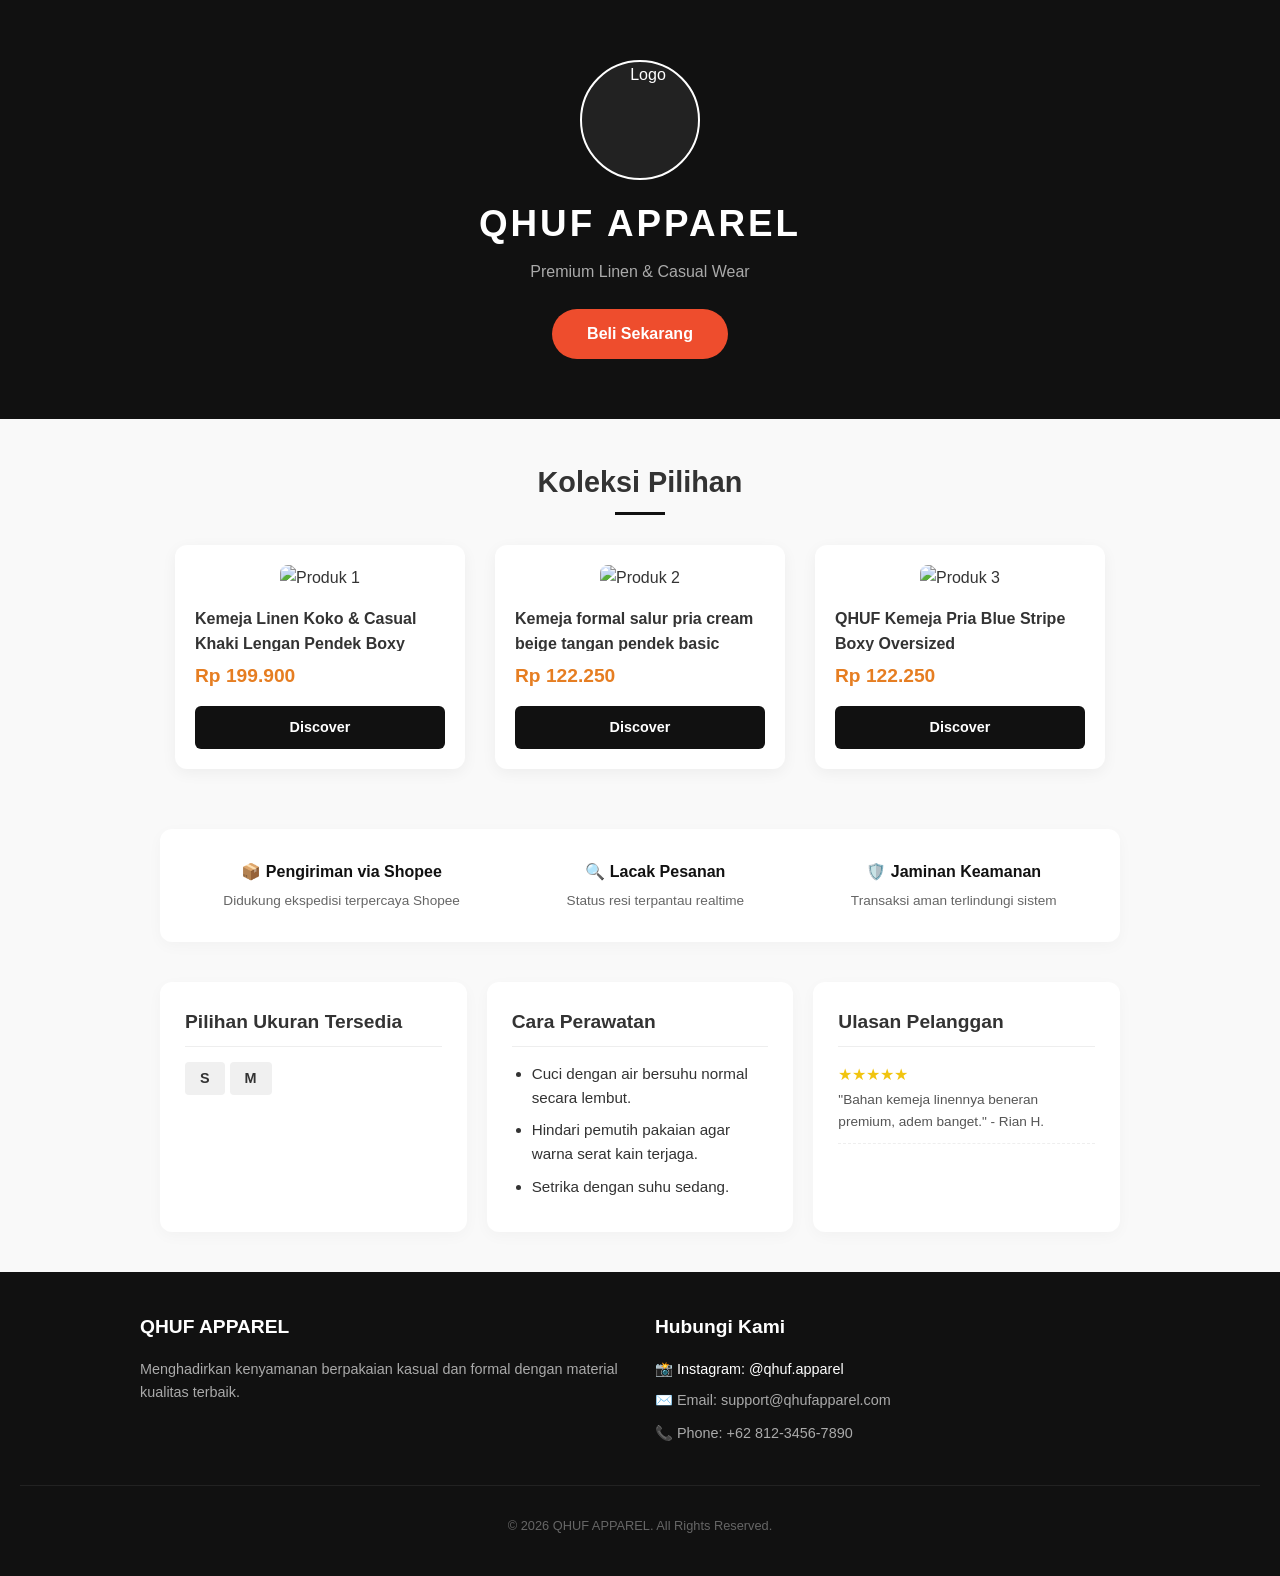
==== index.html @ 6b4d76dc "Add about and contact modals to index.html" ====
<!DOCTYPE html>
<html lang="id">
<head>
    <link rel="stylesheet" href="style.css">
    <meta charset="UTF-8">
    <meta name="viewport" content="width=device-width, initial-scale=1.0">
    <title>QHUF APPAREL - Official Store</title>
    <style>
        * { box-sizing: border-box; margin: 0; padding: 0; }
        body { font-family: 'Segoe UI', Arial, sans-serif; background-color: #f9f9f9; color: #333; line-height: 1.6; text-align: center; }
        header { background-color: #111; color: white; padding: 60px 20px; }
        .logo-placeholder { width: 120px; height: 120px; background-color: #222; border: 2px solid #fff; border-radius: 50%; margin: 0 auto 15px; display: flex; align-items: center; justify-content: center; overflow: hidden; }
        .logo-placeholder img { width: 100%; height: 100%; object-fit: cover; }
        header h1 { font-size: 2.3rem; letter-spacing: 3px; margin-bottom: 5px; }
        header p { color: #aaa; font-size: 1rem; margin-bottom: 25px; }
        .btn-shopee { background-color: #ee4d2d; color: white; border: none; padding: 12px 35px; font-size: 1rem; border-radius: 25px; cursor: pointer; text-decoration: none; display: inline-block; font-weight: bold; }
        .container { max-width: 1000px; margin: 40px auto; padding: 0 20px; }
        h2 { font-size: 1.8rem; margin-bottom: 30px; position: relative; padding-bottom: 10px; }
        h2::after { content: ''; width: 50px; height: 3px; background: #111; position: absolute; bottom: 0; left: 50%; transform: translateX(-50%); }
        .product-grid { display: flex; flex-wrap: wrap; justify-content: center; gap: 30px; margin-bottom: 60px; }
        .product-card { background: white; border-radius: 12px; padding: 20px; width: 290px; box-shadow: 0 4px 15px rgba(0,0,0,0.05); }
        .product-card img { width: 100%; height: 300px; object-fit: cover; border-radius: 8px; margin-bottom: 15px; }
        .product-card h3 { font-size: 1rem; height: 45px; overflow: hidden; margin-bottom: 10px; text-align: left; }
        .price { font-size: 1.2rem; color: #e67e22; font-weight: bold; margin-bottom: 15px; text-align: left; }
        .btn-discover { background-color: #111; color: white; border: none; padding: 10px 0; font-size: 0.9rem; border-radius: 6px; cursor: pointer; display: block; text-align: center; text-decoration: none; width: 100%; font-weight: bold; }
        .info-grid { display: flex; flex-wrap: wrap; gap: 20px; margin-bottom: 5px; text-align: left; }
        .info-box { flex: 1; min-width: 280px; background: white; padding: 25px; border-radius: 12px; box-shadow: 0 4px 15px rgba(0,0,0,0.03); }
        .info-box h3 { margin-bottom: 15px; font-size: 1.2rem; border-bottom: 1px solid #eee; padding-bottom: 8px; }
        .size-badge { display: inline-block; background: #f0f0f0; padding: 5px 15px; border-radius: 4px; font-weight: bold; margin-right: 5px; font-size: 0.9rem; }
        .review-item { margin-bottom: 15px; border-bottom: 1px dashed #eee; padding-bottom: 10px; }
        .stars { color: #f1c40f; margin-bottom: 2px; }
        .care-list { padding-left: 20px; }
        .care-list li { margin-bottom: 8px; font-size: 0.95rem; }
        .trust-section { background: #fff; padding: 30px 20px; border-radius: 12px; margin: 40px 0; box-shadow: 0 4px 15px rgba(0,0,0,0.03); display: flex; flex-wrap: wrap; justify-content: space-around; gap: 20px; }
        .trust-item h4 { font-size: 1rem; margin-bottom: 5px; color: #111; }
        .trust-item p { font-size: 0.85rem; color: #666; }
        footer { background: #111; color: white; padding: 40px 20px; text-align: left; }
        .footer-content { max-width: 1000px; margin: 0 auto; display: flex; flex-wrap: wrap; justify-content: space-between; gap: 30px; }
        .footer-section { flex: 1; min-width: 250px; }
        .footer-section h3 { font-size: 1.2rem; margin-bottom: 15px; }
        .footer-section p { font-size: 0.9rem; color: #aaa; margin-bottom: 10px; }
        .footer-section a { color: #fff; text-decoration: none; font-size: 0.9rem; display: block; margin-bottom: 8px; }
        .footer-bottom { text-align: center; padding-top: 30px; border-top: 1px solid #222; margin-top: 30px; font-size: 0.8rem; color: #666; }
    </style>
</head>
<body>

    <header>
        <div class="logo-placeholder">
            <img src="https://jpnegsanadsfubezkhor.supabase.co/storage/v1/object/public/product-images/header.jpg" alt="Logo">
        </div>
        <h1>QHUF APPAREL</h1>
        <p>Premium Linen & Casual Wear</p>
        <a href="https://shopee.co.id/qhuf_apparel" target="_blank" class="btn-shopee">Beli Sekarang</a>
    </header>

    <div class="container">
        <h2>Koleksi Pilihan</h2>
        <div class="product-grid">
            <div class="product-card">
                <img src="https://jpnegsanadsfubezkhor.supabase.co/storage/v1/object/public/product-images/produk1.jpg" alt="Produk 1">
                <h3>Kemeja Linen Koko & Casual Khaki Lengan Pendek Boxy Oversized</h3>
                <div class="price">Rp 199.900</div>
                <a href="produk1.html" class="btn-discover">Discover</a>
            </div>
            <div class="product-card">
                <img src="https://jpnegsanadsfubezkhor.supabase.co/storage/v1/object/public/product-images/produk2.jpg" alt="Produk 2">
                <h3>Kemeja formal salur pria cream
‎beige tangan pendek basic exclusive</h3>
                <div class="price">Rp 122.250</div>
                <a href="produk2.html" class="btn-discover">Discover</a>
            </div>
            <div class="product-card">
                <img src="https://jpnegsanadsfubezkhor.supabase.co/storage/v1/object/public/product-images/produk3.jpg" alt="Produk 3">
                <h3>QHUF Kemeja Pria Blue Stripe Boxy
Oversized</h3>
                <div class="price">Rp 122.250</div>
                <a href="produk3.html" class="btn-discover">Discover</a>
            </div>
        </div>

        <div class="trust-section">
            <div class="trust-item"><h4>📦 Pengiriman via Shopee</h4><p>Didukung ekspedisi terpercaya Shopee</p></div>
            <div class="trust-item"><h4>🔍 Lacak Pesanan</h4><p>Status resi terpantau realtime</p></div>
            <div class="trust-item"><h4>🛡️ Jaminan Keamanan</h4><p>Transaksi aman terlindungi sistem</p></div>
        </div>

        <div class="info-grid">
            <div class="info-box">
                <h3>Pilihan Ukuran Tersedia</h3>
                <span class="size-badge">S</span><span class="size-badge">M</span>
            </div>
            <div class="info-box">
                <h3>Cara Perawatan</h3>
                <ul class="care-list">
                    <li>Cuci dengan air bersuhu normal secara lembut.</li>
                    <li>Hindari pemutih pakaian agar warna serat kain terjaga.</li>
                    <li>Setrika dengan suhu sedang.</li>
                </ul>
            </div>
            <div class="info-box">
                <h3>Ulasan Pelanggan</h3>
                <div class="review-item">
                    <div class="stars">★★★★★</div>
                    <p style="font-size: 0.85rem; color: #555;">"Bahan kemeja linennya beneran premium, adem banget." - Rian H.</p>
                </div>
            </div>
        </div>
    </div>

    <footer>
        <div class="footer-content">
            <div class="footer-section">
                <h3>QHUF APPAREL</h3>
                <p>Menghadirkan kenyamanan berpakaian kasual dan formal dengan material kualitas terbaik.</p>
            </div>
            <div class="footer-section">
                <h3>Hubungi Kami</h3>
                <a href="https://instagram.com/qhuf.apparel" target="_blank">📸 Instagram: @qhuf.apparel</a>
                <p>✉️ Email: support@qhufapparel.com</p>
                <p>📞 Phone: +62 812-3456-7890</p>
            </div>
        </div>
        <div class="footer-bottom">&copy; 2026 QHUF APPAREL. All Rights Reserved.</div>
    </footer>
    <!-- Pop-up Modal Sign Up QHUF APPAREL -->
<div id="signupModal" class="modal-overlay">
    <div class="modal-box">
        <h3>Join QHUF APPAREL</h3>
        <p>Silakan isi nama dan email kamu untuk melanjutkan pemesanan.</p>
        
        <input type="text" id="modalName" placeholder="Nama Lengkap" required>
        <input type="email" id="modalEmail" placeholder="Alamat Email" required>
        
        <div class="modal-buttons">
            <button id="btnCancel" class="btn-secondary">Batal</button>
            <button id="btnSubmit" class="btn-primary">Lanjutkan</button>
        </div>
    </div>
</div>
    <div id="aboutModal" class="modal-overlay">
        <div class="modal-box" style="text-align: left; max-height: 80vh; overflow-y: auto;">
            <button onclick="tutupAboutModal()" style="background: none; border: none; font-size: 14px; font-weight: bold; color: #777; cursor: pointer; padding: 0; margin-bottom: 15px; display: flex; align-items: center; gap: 5px;">⬅ Kembali ke Home</button>
            
            <h3 style="text-align: center; margin-bottom: 20px; border-bottom: 1px solid #eee; padding-bottom: 10px;">About QHUF APPAREL</h3>
            
            <div style="font-size: 14px; line-height: 1.6; color: #333; margin-bottom: 20px;">
                <h4 style="margin-bottom: 5px; color: #111;">*Esensi Brand*</h4>
                <p>Perjalanan kami dimulai dari pengamatan sederhana terhadap kebutuhan pria modern akan pakaian yang menyeimbangkan antara estetika dan fungsi. Kami percaya bahwa gaya tidak seharusnya mengorbankan kenyamanan. Oleh karena itu, kami menghadirkan koleksi kemeja dengan siluet boxy yang dirancang untuk memberikan kebebasan gerak, sekaligus menciptakan struktur yang kokoh dan tegas bagi penggunanya. Kami hadir untuk mereka yang menghargai keseimbangan antara penampilan yang rapi dan mobilitas harian yang dinamis.</p>
            </div>
            
            <div style="font-size: 14px; line-height: 1.6; color: #333; margin-bottom: 20px;">
                <h4 style="margin-bottom: 5px; color: #111;">*Filosofi Desain*</h4>
                <p>Potongan boxy oversized yang kami usung adalah identitas utama kami. Kami memilih desain ini karena kemampuannya dalam memberikan siluet yang modern tanpa terlihat berlebihan. Kemeja kami didesain untuk tampil sempurna saat dikenakan secara untucked (di luar celana), memberikan kesan santai namun tetap berwibawa di berbagai suasana baik untuk agenda formal, pertemuan kasual, maupun aktivitas harian. Kami tidak menciptakan pakaian yang mengejar tren sesaat, melainkan esensial harian yang memiliki karakter abadi.</p>
            </div>
            
            <div style="font-size: 14px; line-height: 1.6; color: #333; margin-bottom: 20px;">
                <h4 style="margin-bottom: 5px; color: #111;">*Standar Kualitas & Material*</h4>
                <p>Kualitas adalah standar yang tidak bisa ditawar. Kami menaruh perhatian mendalam pada setiap aspek produksi, mulai dari seleksi material hingga teknik konstruksi jahitan. Setiap kain yang kami gunakan telah melalui proses kurasi ketat untuk memastikan sirkulasi udara yang baik, tekstur yang nyaman di kulit, serta durabilitas yang teruji untuk penggunaan rutin. Kami memastikan bahwa setiap kemeja yang sampai ke tangan Anda memiliki standar jahitan yang presisi dan ketahanan bentuk yang terjaga meski telah melalui banyak siklus pencucian.</p>
            </div>
            
            <div style="font-size: 14px; line-height: 1.6; color: #333; margin-bottom: 25px;">
                <h4 style="margin-bottom: 5px; color: #111;">*Komitmen Kami*</h4>
                <p>Bagi kami, kemeja bukan sekadar pelengkap penampilan, melainkan investasi atas kenyamanan dan kepercayaan diri Anda. Kami berkomitmen untuk menghadirkan kualitas yang jujur dan desain yang relevan bagi Anda yang menghargai keunggulan dalam kesederhanaan. Fokus kami adalah menyediakan pakaian yang mampu menemani langkah Anda dengan konsisten, menjadikan kemeja kami sebagai bagian tak terpisahkan dari rotasi pakaian harian Anda untuk waktu yang lama.</p>
            </div>
            
            <button onclick="tutupAboutModal()" class="btn-primary" style="width: 100%;">Tutup</button>
        </div>
    </div>

    <div id="contactModal" class="modal-overlay">
        <div class="modal-box" style="text-align: left;">
            <button onclick="tutupContactModal()" style="background: none; border: none; font-size: 14px; font-weight: bold; color: #777; cursor: pointer; padding: 0; margin-bottom: 15px; display: flex; align-items: center; gap: 5px;">⬅ Kembali ke Home</button>
            
            <h3 style="text-align: center; margin-bottom: 10px;">*Hubungi Kami*</h3>
            <p style="font-size: 14px; line-height: 1.5; color: #555; margin-bottom: 20px; text-align: center;">
                Kami siap membantu Anda. Jika Anda memiliki pertanyaan seputar koleksi, panduan ukuran, atau bantuan terkait pesanan Anda di Shopee, jangan ragu untuk menghubungi tim kami melalui saluran resmi di bawah ini:
            </p>
            
            <div style="background: #f9f9f9; padding: 15px; border-radius: 8px; margin-bottom: 20px; font-size: 14px; line-height: 1.6;">
                <p style="margin-bottom: 12px;"><strong>📸 Instagram:</strong><br>
                <a href="https://instagram.com/qhuf.apparel" target="_blank" style="color: #111; text-decoration: underline; font-weight: bold;">@qhuf.apparel</a></p>
                
                <p style="margin-bottom: 12px;"><strong>🧡 Shopee Store:</strong><br>
                <a href="https://id.shp.ee/GUHtbHeR" target="_blank" style="color: #ee4d2d; text-decoration: underline; font-weight: bold;">QHUF APPAREL Official</a></p>
                
                <p style="margin-bottom: 12px;"><strong>💬 WhatsApp Chat:</strong><br>
                <a href="https://wa.me/62895701859050" target="_blank" style="color: #25d366; text-decoration: none; font-weight: bold;">+62 895-7018-59050</a></p>
                
                <p style="margin-bottom: 15px;"><strong>✉️ Email Support:</strong><br>
                <a href="mailto:Qhufapparel2026@gmail.com" style="color: #111; text-decoration: underline;">Qhufapparel2026@gmail.com</a></p>
                
                <div style="border-top: 1px solid #ddd; padding-top: 10px; font-size: 13px; color: #666;">
                    <p><strong>🕒 Jam Operasional:</strong><br>
                    Senin – Sabtu: 09.00 – 17.00 WIB</p>
                    <p style="margin-top: 5px; font-style: italic;">Pesanan di luar jam operasional akan kami respon pada hari kerja berikutnya.</p>
                </div>
            </div>
            
            <button onclick="tutupContactModal()" class="btn-primary" style="width: 100%;">Tutup</button>
        </div>
    </div>
</body>
</html>
---- style.css ----
/* Overlay Latar Belakang Gelap */
.modal-overlay {
    position: fixed;
    top: 0; left: 0; width: 100%; height: 100%;
    background: rgba(0, 0, 0, 0.6);
    backdrop-filter: blur(4px);
    display: flex; justify-content: center; align-items: center;
    z-index: 9999;
    opacity: 0; pointer-events: none;
    transition: all 0.3s ease;
}
/* Kotak Pop-up Nyala */
.modal-overlay.active {
    opacity: 1; pointer-events: auto;
}
.modal-box {
    background: #ffffff; color: #111111;
    padding: 24px; border-radius: 12px; width: 85%; max-width: 360px;
    box-shadow: 0 10px 25px rgba(0,0,0,0.2); text-align: center;
}
.modal-box h3 { margin-top: 0; font-weight: 700; letter-spacing: 1px; }
.modal-box p { font-size: 14px; color: #666; margin-bottom: 20px; }
/* Input Form */
.modal-box input {
    width: 100%; padding: 12px; margin-bottom: 12px;
    border: 1px solid #ccc; border-radius: 6px; box-sizing: border-box;
    font-size: 14px; outline: none;
}
.modal-box input:focus { border-color: #111; }
/* Tombol-tombol */
.modal-buttons { display: flex; gap: 10px; margin-top: 8px; }
.modal-buttons button {
    flex: 1; padding: 12px; border: none; border-radius: 6px;
    font-weight: 600; cursor: pointer; font-size: 14px;
}
.btn-primary { background: #111; color: #fff; }
.btn-secondary { background: #f0f0f0; color: #333; }
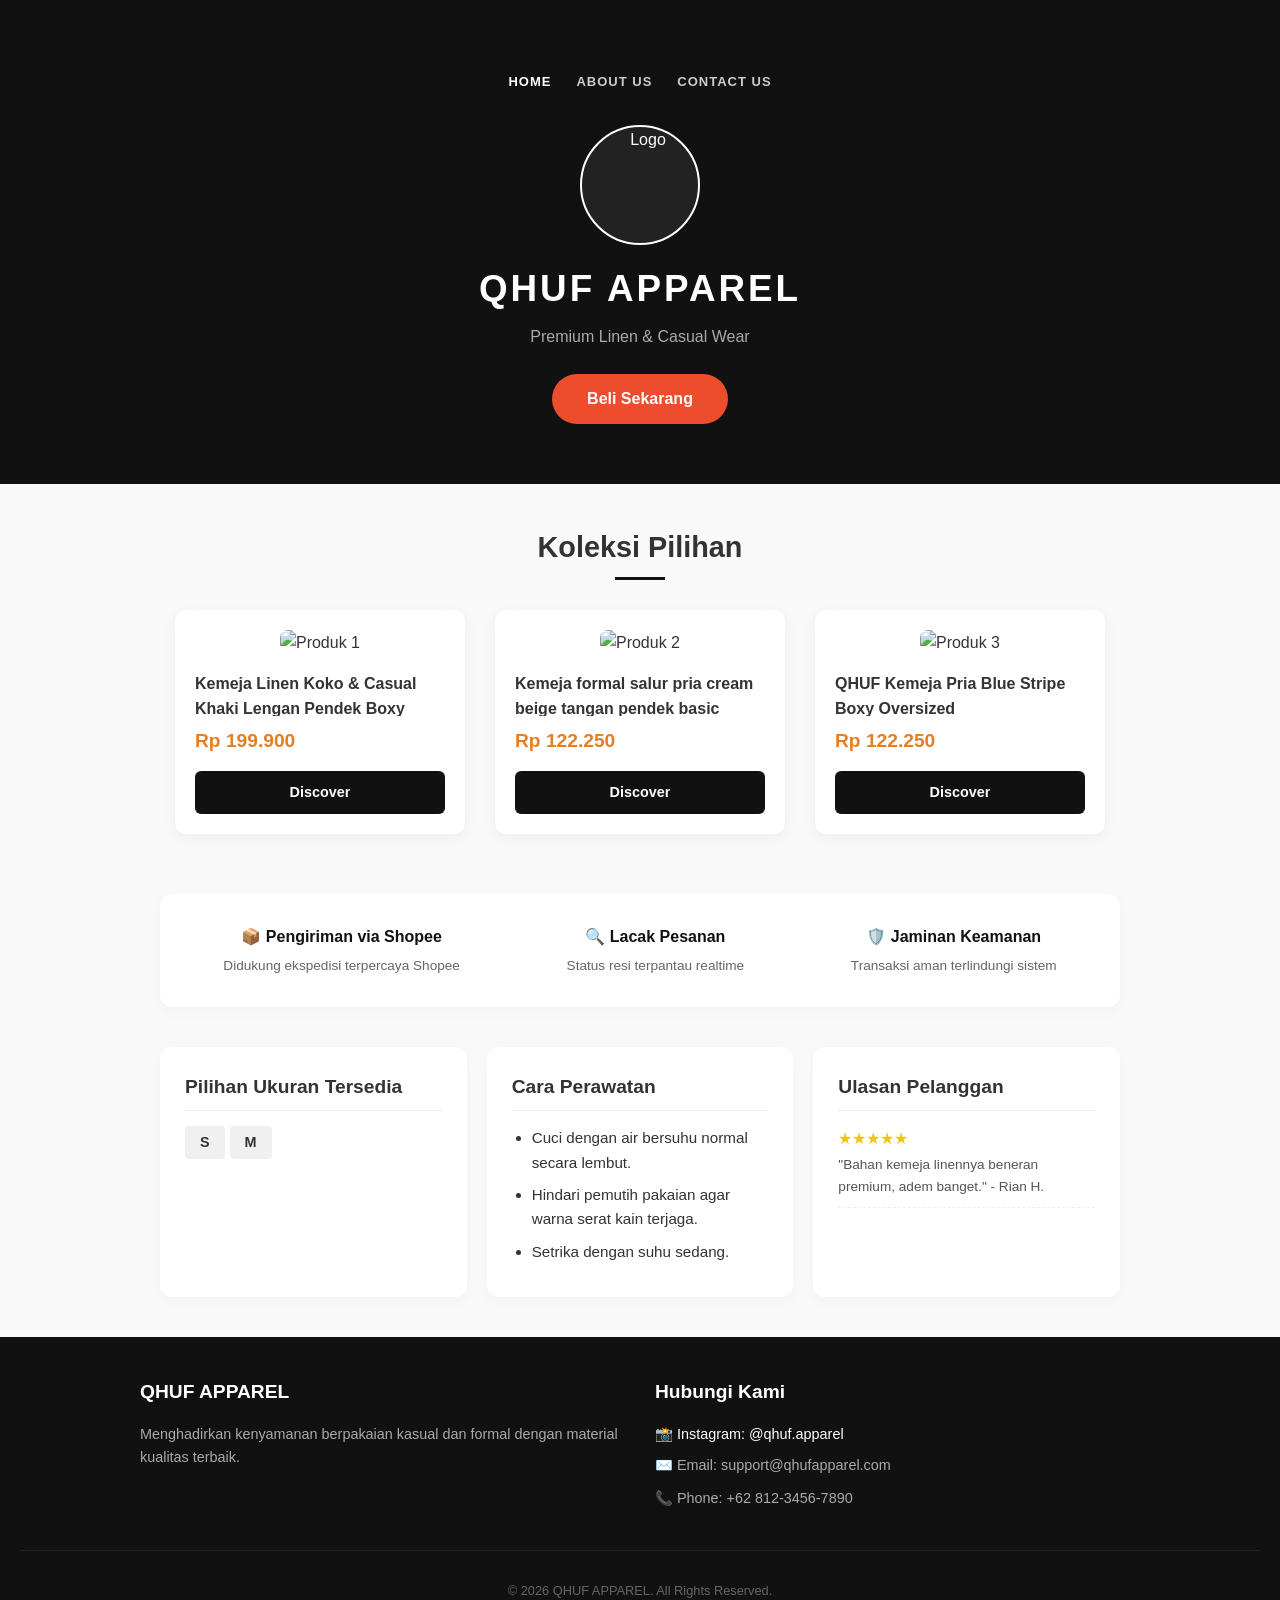
==== commit 948d3ad2: "Add navigation bar to index.html Added a navigation bar with links to Home, About Us, and Contact Us" ====
--- a/index.html
+++ b/index.html
@@ -46,12 +46,19 @@
 <body>
 
     <header>
+<!-- NAVIGATION BAR (SALIN KE BAGIAN PALING ATAS HEADER) -->
+<nav style="background-color: #111; width: 100%; padding: 12px 0; margin-bottom: 20px; display: flex; justify-content: center; gap: 25px;">
+    <a href="index.html" style="color: #fff; text-decoration: none; font-size: 13px; font-weight: bold; letter-spacing: 1px; text-transform: uppercase;">Home</a>
+    <a href="about.html" style="color: #ccc; text-decoration: none; font-size: 13px; font-weight: bold; letter-spacing: 1px; text-transform: uppercase; transition: 0.3s;" onmouseover="this.style.color='#fff'" onmouseout="this.style.color='#ccc'">About Us</a>
+    <a href="contact.html" style="color: #ccc; text-decoration: none; font-size: 13px; font-weight: bold; letter-spacing: 1px; text-transform: uppercase; transition: 0.3s;" onmouseover="this.style.color='#fff'" onmouseout="this.style.color='#ccc'">Contact Us</a>
+</nav>
+        
         <div class="logo-placeholder">
             <img src="https://jpnegsanadsfubezkhor.supabase.co/storage/v1/object/public/product-images/header.jpg" alt="Logo">
         </div>
         <h1>QHUF APPAREL</h1>
         <p>Premium Linen & Casual Wear</p>
-        <a href="https://shopee.co.id/qhuf_apparel" target="_blank" class="btn-shopee">Beli Sekarang</a>
+        <a href="https://id.shp.ee/GUHtbHeR" target="_blank" class="btn-shopee">Beli Sekarang</a>
     </header>
 
     <div class="container">
@@ -123,18 +130,25 @@
         </div>
         <div class="footer-bottom">&copy; 2026 QHUF APPAREL. All Rights Reserved.</div>
     </footer>
-    <!-- Pop-up Modal Sign Up QHUF APPAREL -->
+    <!-- CARI KODE INI DI BAGIAN BAWAH HTML KAMU, LALU GANTI DENGAN KODE DI BAWAH: -->
 <div id="signupModal" class="modal-overlay">
-    <div class="modal-box">
-        <h3>Join QHUF APPAREL</h3>
-        <p>Silakan isi nama dan email kamu untuk melanjutkan pemesanan.</p>
+    <div class="modal-box" style="text-align: left;">
+        <h3 style="text-align: center; margin-bottom: 15px;">Data Pengiriman</h3>
+        <p style="font-size: 13px; color: #666; margin-bottom: 15px; text-align: center;">Silakan lengkapi data di bawah ini untuk melanjutkan pesanan.</p>
         
-        <input type="text" id="modalName" placeholder="Nama Lengkap" required>
-        <input type="email" id="modalEmail" placeholder="Alamat Email" required>
+        <label style="font-size: 12px; font-weight: bold; display: block; margin-bottom: 5px;">Nama Lengkap</label>
+        <input type="text" id="modalName" placeholder="Contoh: Budi Santoso" style="width: 100%; padding: 10px; margin-bottom: 15px; border: 1px solid #ccc; border-radius: 5px; box-sizing: border-box;">
         
-        <div class="modal-buttons">
-            <button id="btnCancel" class="btn-secondary">Batal</button>
-            <button id="btnSubmit" class="btn-primary">Lanjutkan</button>
+        <label style="font-size: 12px; font-weight: bold; display: block; margin-bottom: 5px;">Email Aktif</label>
+        <input type="email" id="modalEmail" placeholder="Contoh: budi@gmail.com" style="width: 100%; padding: 10px; margin-bottom: 15px; border: 1px solid #ccc; border-radius: 5px; box-sizing: border-box;">
+        
+        <!-- INI KODE BARU UNTUK INPUT ALAMAT -->
+        <label style="font-size: 12px; font-weight: bold; display: block; margin-bottom: 5px;">Alamat Lengkap Pengiriman</label>
+        <textarea id="modalAddress" placeholder="Nama Jalan, No. Rumah, RT/RW, Kecamatan, Kota/Kabupaten, Kode Pos" style="width: 100%; padding: 10px; margin-bottom: 15px; border: 1px solid #ccc; border-radius: 5px; box-sizing: border-box; height: 80px; resize: none; font-family: inherit;"></textarea>
+        
+        <div class="modal-buttons" style="display: flex; gap: 10px; margin-top: 10px;">
+            <button id="btnCancel" class="btn-secondary" style="flex: 1;">Batal</button>
+            <button id="btnSubmit" class="btn-primary" style="flex: 1;">Lanjutkan</button>
         </div>
     </div>
 </div>
@@ -167,38 +181,5 @@
             <button onclick="tutupAboutModal()" class="btn-primary" style="width: 100%;">Tutup</button>
         </div>
     </div>
-
-    <div id="contactModal" class="modal-overlay">
-        <div class="modal-box" style="text-align: left;">
-            <button onclick="tutupContactModal()" style="background: none; border: none; font-size: 14px; font-weight: bold; color: #777; cursor: pointer; padding: 0; margin-bottom: 15px; display: flex; align-items: center; gap: 5px;">⬅ Kembali ke Home</button>
-            
-            <h3 style="text-align: center; margin-bottom: 10px;">*Hubungi Kami*</h3>
-            <p style="font-size: 14px; line-height: 1.5; color: #555; margin-bottom: 20px; text-align: center;">
-                Kami siap membantu Anda. Jika Anda memiliki pertanyaan seputar koleksi, panduan ukuran, atau bantuan terkait pesanan Anda di Shopee, jangan ragu untuk menghubungi tim kami melalui saluran resmi di bawah ini:
-            </p>
-            
-            <div style="background: #f9f9f9; padding: 15px; border-radius: 8px; margin-bottom: 20px; font-size: 14px; line-height: 1.6;">
-                <p style="margin-bottom: 12px;"><strong>📸 Instagram:</strong><br>
-                <a href="https://instagram.com/qhuf.apparel" target="_blank" style="color: #111; text-decoration: underline; font-weight: bold;">@qhuf.apparel</a></p>
-                
-                <p style="margin-bottom: 12px;"><strong>🧡 Shopee Store:</strong><br>
-                <a href="https://id.shp.ee/GUHtbHeR" target="_blank" style="color: #ee4d2d; text-decoration: underline; font-weight: bold;">QHUF APPAREL Official</a></p>
-                
-                <p style="margin-bottom: 12px;"><strong>💬 WhatsApp Chat:</strong><br>
-                <a href="https://wa.me/62895701859050" target="_blank" style="color: #25d366; text-decoration: none; font-weight: bold;">+62 895-7018-59050</a></p>
-                
-                <p style="margin-bottom: 15px;"><strong>✉️ Email Support:</strong><br>
-                <a href="mailto:Qhufapparel2026@gmail.com" style="color: #111; text-decoration: underline;">Qhufapparel2026@gmail.com</a></p>
-                
-                <div style="border-top: 1px solid #ddd; padding-top: 10px; font-size: 13px; color: #666;">
-                    <p><strong>🕒 Jam Operasional:</strong><br>
-                    Senin – Sabtu: 09.00 – 17.00 WIB</p>
-                    <p style="margin-top: 5px; font-style: italic;">Pesanan di luar jam operasional akan kami respon pada hari kerja berikutnya.</p>
-                </div>
-            </div>
-            
-            <button onclick="tutupContactModal()" class="btn-primary" style="width: 100%;">Tutup</button>
-        </div>
-    </div>
 </body>
 </html>
